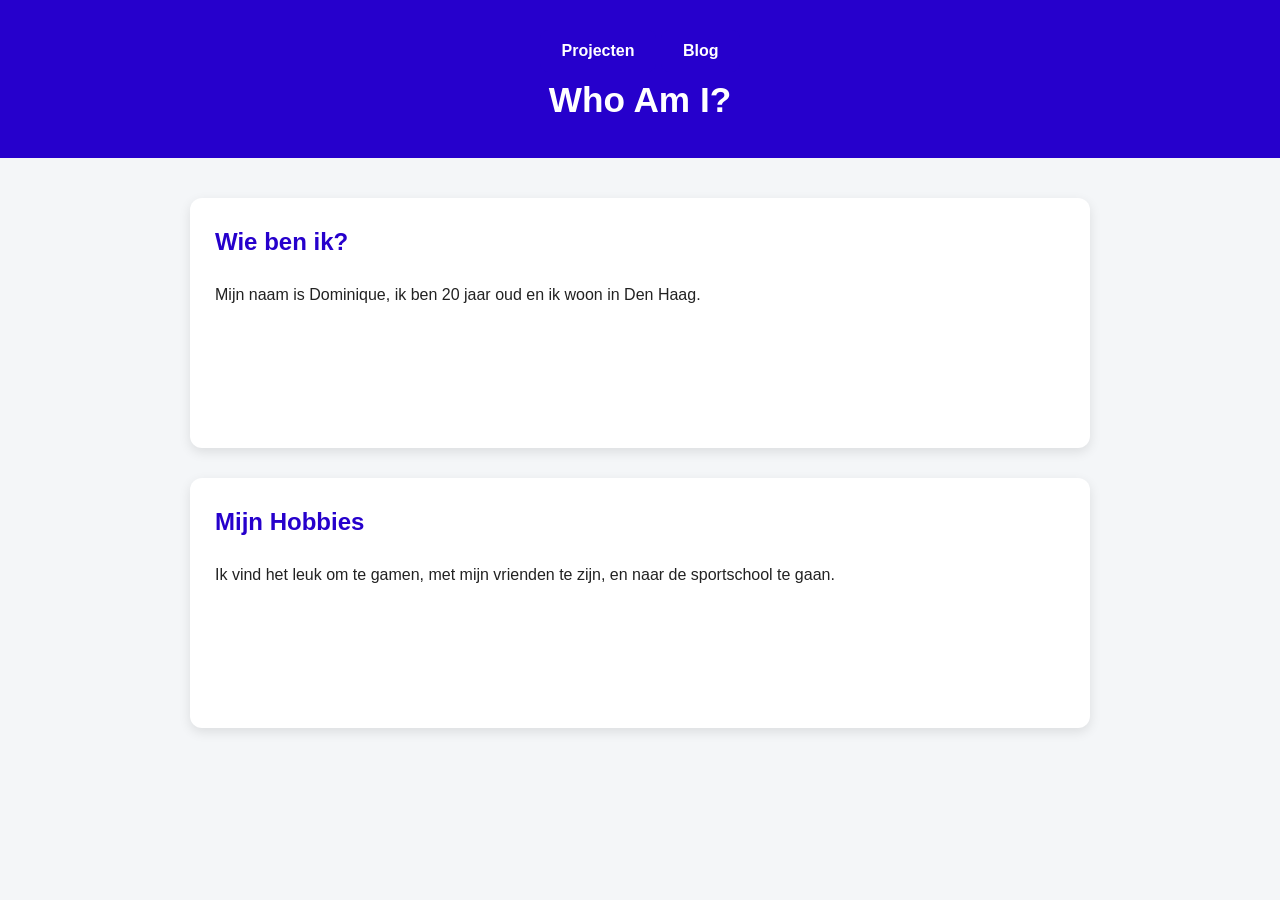
==== index.html @ 952c3c97 "nieuwe css" ====
<!doctype html>
<html lang="en">
  <head>
    <link rel="stylesheet" href="Styles.css">
    <meta charset="UTF-8" />
    <meta name="viewport" content="width=device-width, initial-scale=1.0" />
    <title>whoami</title>
  </head>
  <body>
    <header>
    <button onclick="location.href='Projecten.html'">Projecten</button>
    <button onclick="location.href='Blog.html'">Blog</button>
      <h1>Who Am I?</h1>
    </header>
    <section>
        <article>
            <h2>Wie ben ik?</h2>
            <p>Mijn naam is Dominique, ik ben 20 jaar oud en ik woon in Den Haag.</p>
        </article>
        <article>
            <h2>Mijn Hobbies</h2>
            <p>Ik vind het leuk om te gamen, met mijn vrienden te zijn, en naar de sportschool te gaan.</p>
        </article>
    </section>
  </body>
</html>
---- Styles.css ----
body {
  background: #f4f6f8;
  color: #222;
  font-family: Arial, sans-serif;
  margin: 0;
  line-height: 1.6;
}

header {
  background: #2600cc;
  padding: 30px 20px;
  text-align: center;
}

h1 {
  color: white;
  margin: 0;
  font-size: 2.2rem;
}

section {
  display: flex;
  flex-direction: column;
  gap: 30px;
  max-width: 900px;
  margin: 40px auto;
  padding: 0 20px;
}

article {
  background: white;
  border-radius: 12px;
  box-shadow: 0 4px 12px rgba(0, 0, 0, 0.1);
  padding: 25px;
  margin: 0;
  width: auto;
  min-height: 200px;
}

h2,
h3 {
  color: #2600cc;
  margin-top: 0;
  margin-bottom: 20px;
}

p {
  margin-bottom: 18px;
}

button,
input[type="submit"],
a.button {
  background: #2600cc;
  border: none;
  border-radius: 8px;
  color: #fff;
  cursor: pointer;
  display: inline-block;
  font-size: 1rem;
  font-weight: bold;
  padding: 12px 22px;
  text-decoration: none;
  transition: background 0.2s ease, transform 0.2s ease;
}

button:hover,
input[type="submit"]:hover,
a.button:hover {
  background: #1c0099;
  transform: translateY(-2px);
}

button:focus,
input[type="submit"]:focus,
a.button:focus {
  outline: 3px solid rgba(38, 0, 204, 0.3);
  outline-offset: 3px;
}
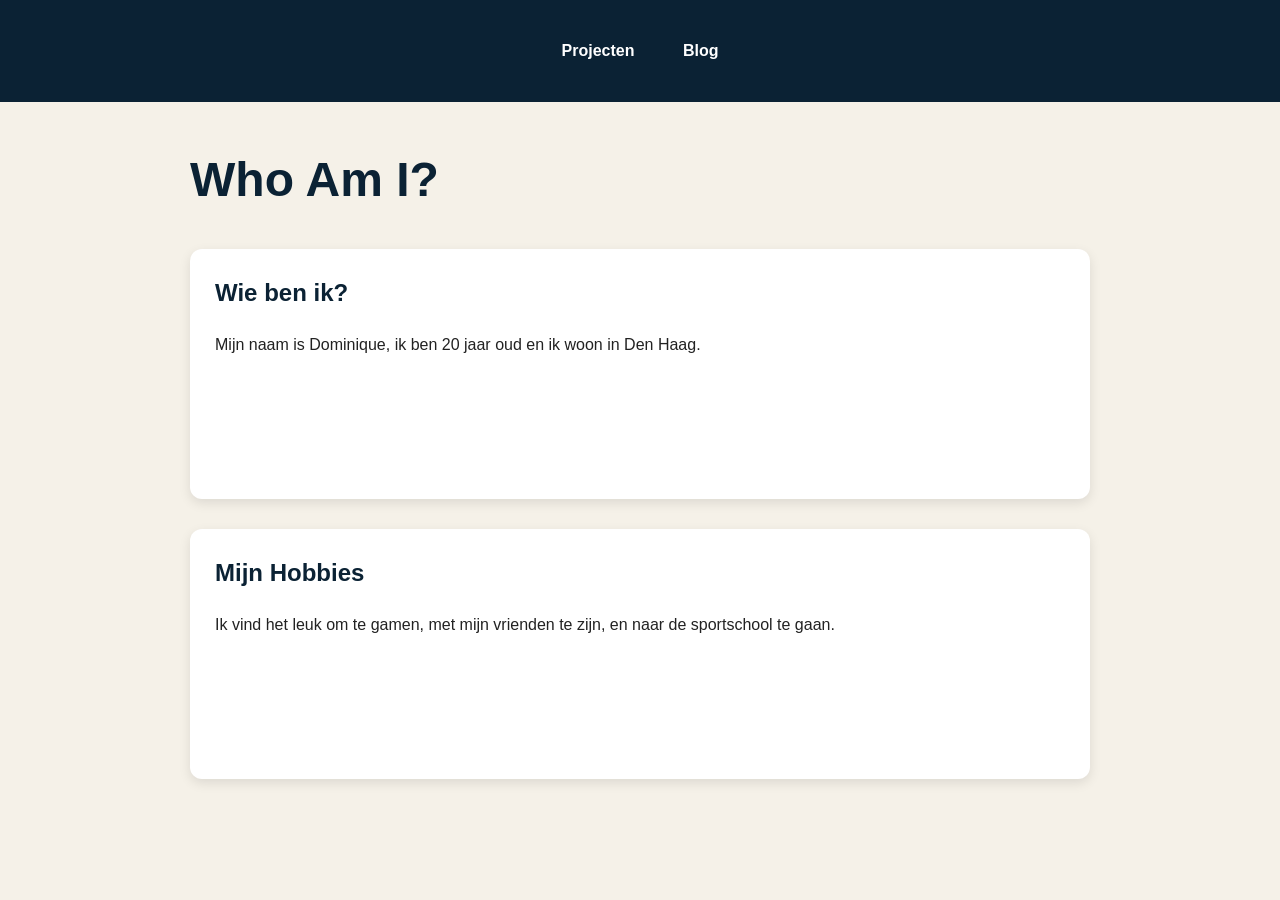
==== commit 786d7888: "Aanpassingen aan website" ====
--- a/index.html
+++ b/index.html
@@ -1,26 +1,31 @@
 <!doctype html>
 <html lang="en">
   <head>
-    <link rel="stylesheet" href="Styles.css">
+    <link rel="stylesheet" href="Styles.css" />
     <meta charset="UTF-8" />
     <meta name="viewport" content="width=device-width, initial-scale=1.0" />
     <title>whoami</title>
   </head>
   <body>
     <header>
-    <button onclick="location.href='Projecten.html'">Projecten</button>
-    <button onclick="location.href='Blog.html'">Blog</button>
-      <h1>Who Am I?</h1>
+      <button onclick="location.href = 'Projecten.html'">Projecten</button>
+      <button onclick="location.href = 'Blog.html'">Blog</button>
     </header>
     <section>
-        <article>
-            <h2>Wie ben ik?</h2>
-            <p>Mijn naam is Dominique, ik ben 20 jaar oud en ik woon in Den Haag.</p>
-        </article>
-        <article>
-            <h2>Mijn Hobbies</h2>
-            <p>Ik vind het leuk om te gamen, met mijn vrienden te zijn, en naar de sportschool te gaan.</p>
-        </article>
+      <h1>Who Am I?</h1>
+      <article>
+        <h2>Wie ben ik?</h2>
+        <p>
+          Mijn naam is Dominique, ik ben 20 jaar oud en ik woon in Den Haag.
+        </p>
+      </article>
+      <article>
+        <h2>Mijn Hobbies</h2>
+        <p>
+          Ik vind het leuk om te gamen, met mijn vrienden te zijn, en naar de
+          sportschool te gaan.
+        </p>
+      </article>
     </section>
   </body>
 </html>
--- a/Styles.css
+++ b/Styles.css
@@ -1,5 +1,5 @@
 body {
-  background: #f4f6f8;
+  background: #f5f1e8;
   color: #222;
   font-family: Arial, sans-serif;
   margin: 0;
@@ -7,15 +7,15 @@
 }
 
 header {
-  background: #2600cc;
+  background: #0b2234;
   padding: 30px 20px;
   text-align: center;
 }
 
 h1 {
-  color: white;
+  color: #0b2234;
   margin: 0;
-  font-size: 2.2rem;
+  font-size: 3rem;
 }
 
 section {
@@ -39,7 +39,7 @@
 
 h2,
 h3 {
-  color: #2600cc;
+  color: #0b2234;
   margin-top: 0;
   margin-bottom: 20px;
 }
@@ -51,29 +51,35 @@
 button,
 input[type="submit"],
 a.button {
-  background: #2600cc;
+  background: transparent;
   border: none;
-  border-radius: 8px;
-  color: #fff;
+  color: white;
   cursor: pointer;
   display: inline-block;
   font-size: 1rem;
   font-weight: bold;
   padding: 12px 22px;
   text-decoration: none;
-  transition: background 0.2s ease, transform 0.2s ease;
+  transition: color 0.2s ease, text-decoration-color 0.2s ease;
 }
 
 button:hover,
 input[type="submit"]:hover,
 a.button:hover {
-  background: #1c0099;
-  transform: translateY(-2px);
+  color: #25d0c7;
+}
+
+button:active,
+input[type="submit"]:active,
+a.button:active {
+  color: #25d0c7;
+  text-decoration: underline;
+  text-underline-offset: 4px;
 }
 
 button:focus,
 input[type="submit"]:focus,
 a.button:focus {
-  outline: 3px solid rgba(38, 0, 204, 0.3);
+  outline: 2px solid #25d0c7;
   outline-offset: 3px;
 }
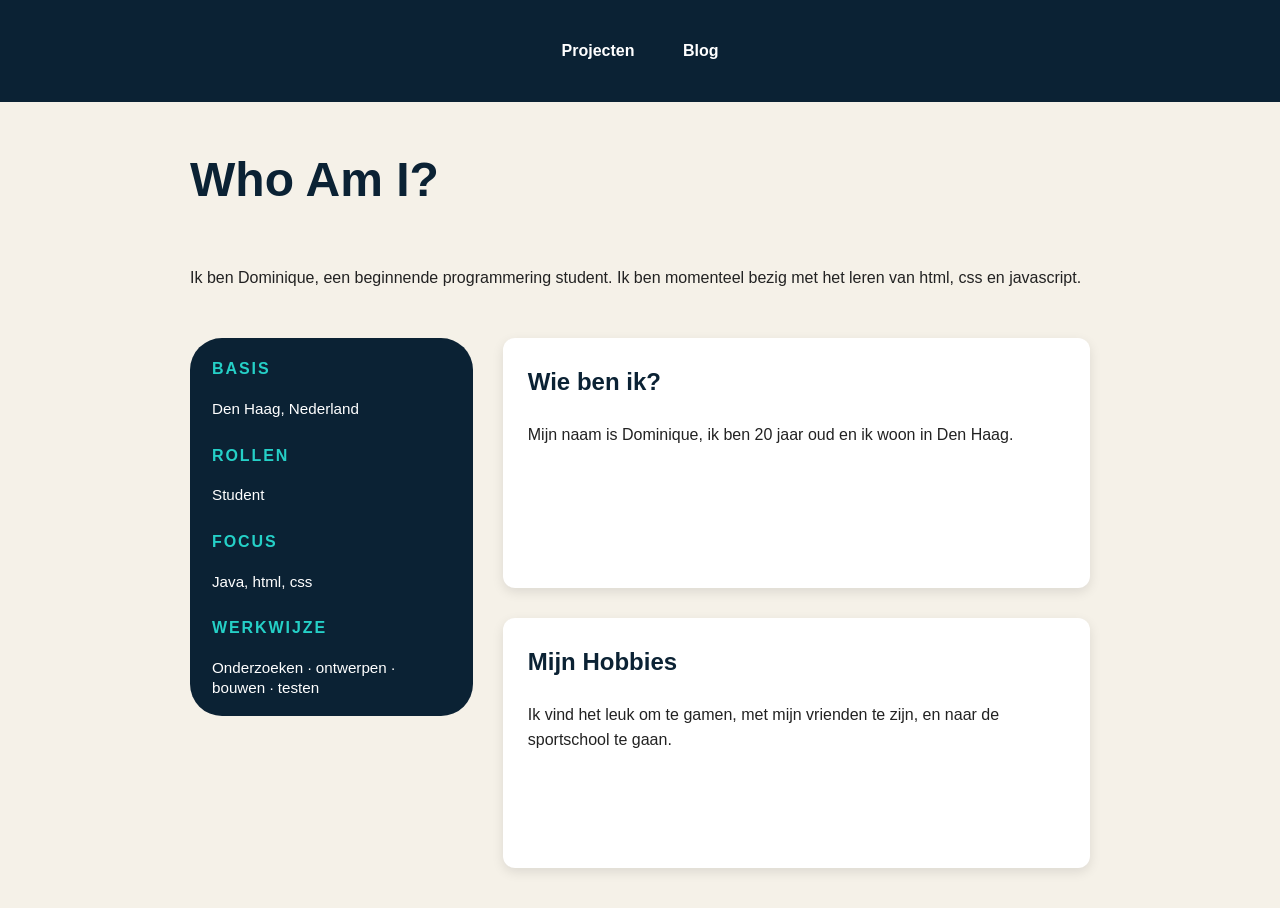
==== commit 7a8f6668: "Code aangepast" ====
--- a/index.html
+++ b/index.html
@@ -13,19 +13,34 @@
     </header>
     <section>
       <h1>Who Am I?</h1>
-      <article>
-        <h2>Wie ben ik?</h2>
-        <p>
-          Mijn naam is Dominique, ik ben 20 jaar oud en ik woon in Den Haag.
-        </p>
-      </article>
-      <article>
-        <h2>Mijn Hobbies</h2>
-        <p>
-          Ik vind het leuk om te gamen, met mijn vrienden te zijn, en naar de
-          sportschool te gaan.
-        </p>
-      </article>
+      <p>Ik ben Dominique, een beginnende programmering student. Ik ben momenteel bezig met het leren van html, css en javascript.</p>
+      <main class="about-layout">
+        <aside class="profile-card">
+          <h2>Basis</h2>
+          <p>Den Haag, Nederland</p>
+          <h2>Rollen</h2>
+          <p>Student</p>
+          <h2>Focus</h2>
+          <p>Java, html, css</p>
+          <h2>Werkwijze</h2>
+          <p>Onderzoeken · ontwerpen · bouwen · testen</p>
+        </aside>
+        <section class="article-list">
+          <article>
+            <h2>Wie ben ik?</h2>
+            <p>
+              Mijn naam is Dominique, ik ben 20 jaar oud en ik woon in Den Haag.
+            </p>
+          </article>
+          <article>
+            <h2>Mijn Hobbies</h2>
+            <p>
+              Ik vind het leuk om te gamen, met mijn vrienden te zijn, en naar
+              de sportschool te gaan.
+            </p>
+          </article>
+        </section>
+      </main>
     </section>
   </body>
-</html>
+</html>
--- a/Styles.css
+++ b/Styles.css
@@ -25,6 +25,51 @@
   max-width: 900px;
   margin: 40px auto;
   padding: 0 20px;
+}
+
+.about-layout {
+  align-items: start;
+  display: grid;
+  gap: 30px;
+  grid-template-columns: minmax(220px, 0.65fr) minmax(0, 1.35fr);
+}
+
+.profile-card {
+  background: #0b2234;
+  border-radius: 32px;
+  color: white;
+  display: flex;
+  flex-direction: column;
+  gap: 12px;
+  justify-content: space-between;
+  padding: 18px 22px;
+}
+
+.profile-card h2 {
+  color: #25d0c7;
+  font-size: 1rem;
+  letter-spacing: 0.12em;
+  margin-bottom: 5px;
+  text-transform: uppercase;
+}
+
+.profile-card h2:not(:first-child) {
+  margin-top: 12px;
+}
+
+.profile-card p {
+  font-size: 0.95rem;
+  line-height: 1.3;
+  margin: 0;
+}
+
+.article-list {
+  display: flex;
+  flex-direction: column;
+  gap: 30px;
+  margin: 0;
+  max-width: none;
+  padding: 0;
 }
 
 article {
@@ -82,4 +127,15 @@
 a.button:focus {
   outline: 2px solid #25d0c7;
   outline-offset: 3px;
+}
+
+@media (max-width: 760px) {
+  .about-layout {
+    grid-template-columns: 1fr;
+  }
+
+  .profile-card {
+    border-radius: 24px;
+    padding: 30px;
+  }
 }
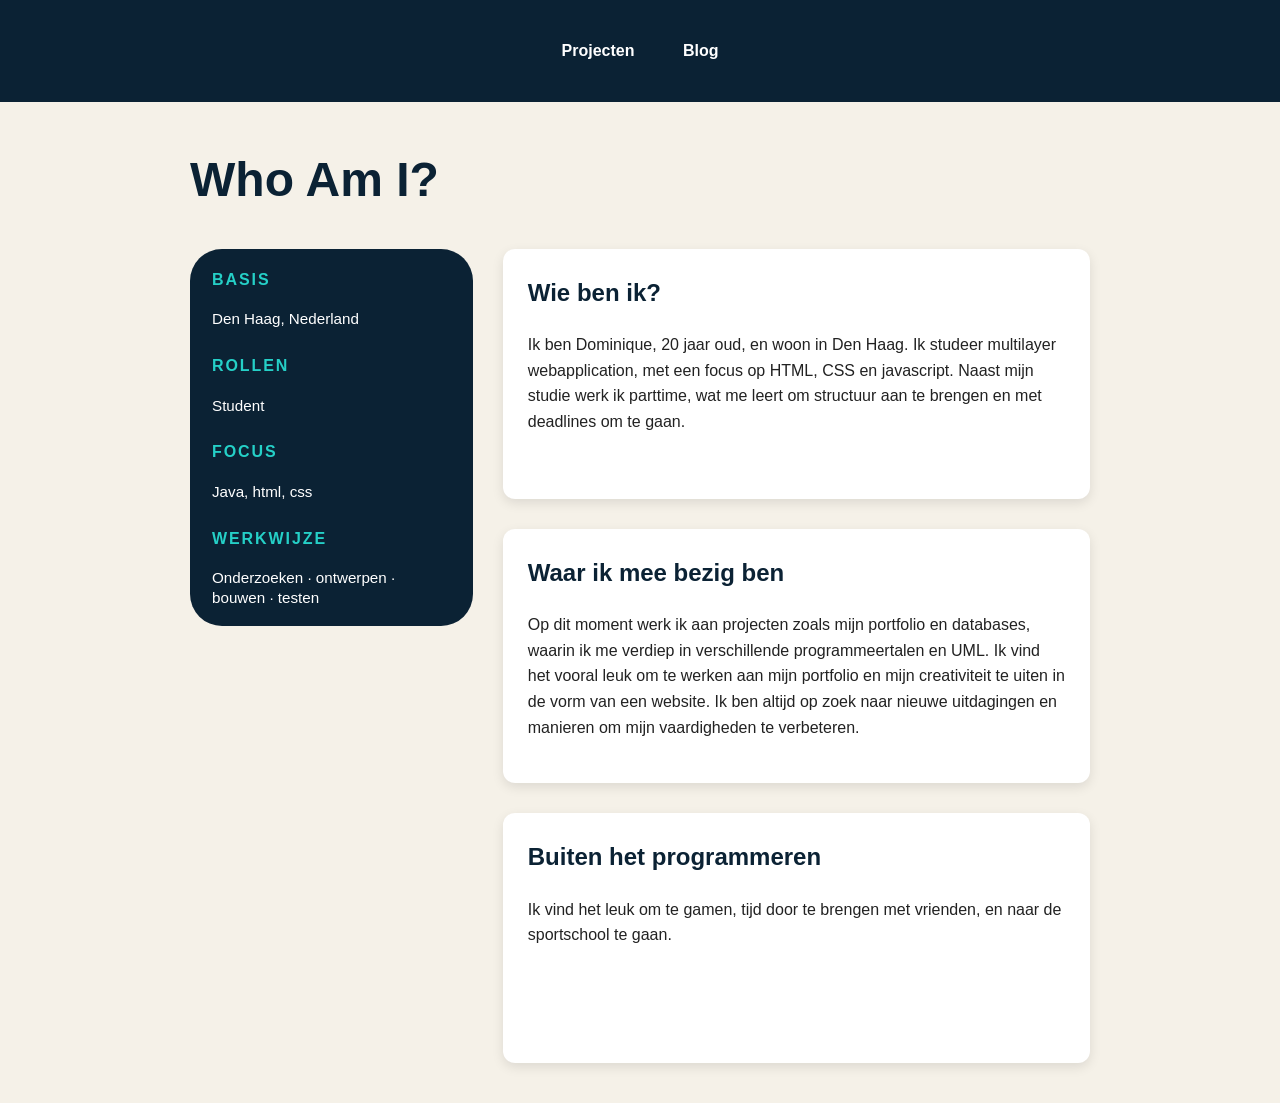
==== commit 98f01d28: "Inhoud van Blog, index en Projecten aangepast en afgemaakt" ====
--- a/index.html
+++ b/index.html
@@ -13,7 +13,6 @@
     </header>
     <section>
       <h1>Who Am I?</h1>
-      <p>Ik ben Dominique, een beginnende programmering student. Ik ben momenteel bezig met het leren van html, css en javascript.</p>
       <main class="about-layout">
         <aside class="profile-card">
           <h2>Basis</h2>
@@ -29,18 +28,32 @@
           <article>
             <h2>Wie ben ik?</h2>
             <p>
-              Mijn naam is Dominique, ik ben 20 jaar oud en ik woon in Den Haag.
+              Ik ben Dominique, 20 jaar oud, en woon in Den Haag. Ik studeer
+              multilayer webapplication, met een focus op HTML, CSS en
+              javascript. Naast mijn studie werk ik parttime, wat me leert om
+              structuur aan te brengen en met deadlines om te gaan.
             </p>
           </article>
           <article>
-            <h2>Mijn Hobbies</h2>
+            <h2>Waar ik mee bezig ben</h2>
             <p>
-              Ik vind het leuk om te gamen, met mijn vrienden te zijn, en naar
-              de sportschool te gaan.
+              Op dit moment werk ik aan projecten zoals mijn portfolio en
+              databases, waarin ik me verdiep in verschillende programmeertalen
+              en UML. Ik vind het vooral leuk om te werken aan mijn portfolio en
+              mijn creativiteit te uiten in de vorm van een website. Ik ben
+              altijd op zoek naar nieuwe uitdagingen en manieren om mijn
+              vaardigheden te verbeteren.
+            </p>
+          </article>
+          <article>
+            <h2>Buiten het programmeren</h2>
+            <p>
+              Ik vind het leuk om te gamen, tijd door te brengen met vrienden,
+              en naar de sportschool te gaan.
             </p>
           </article>
         </section>
       </main>
     </section>
   </body>
-</html>+</html>
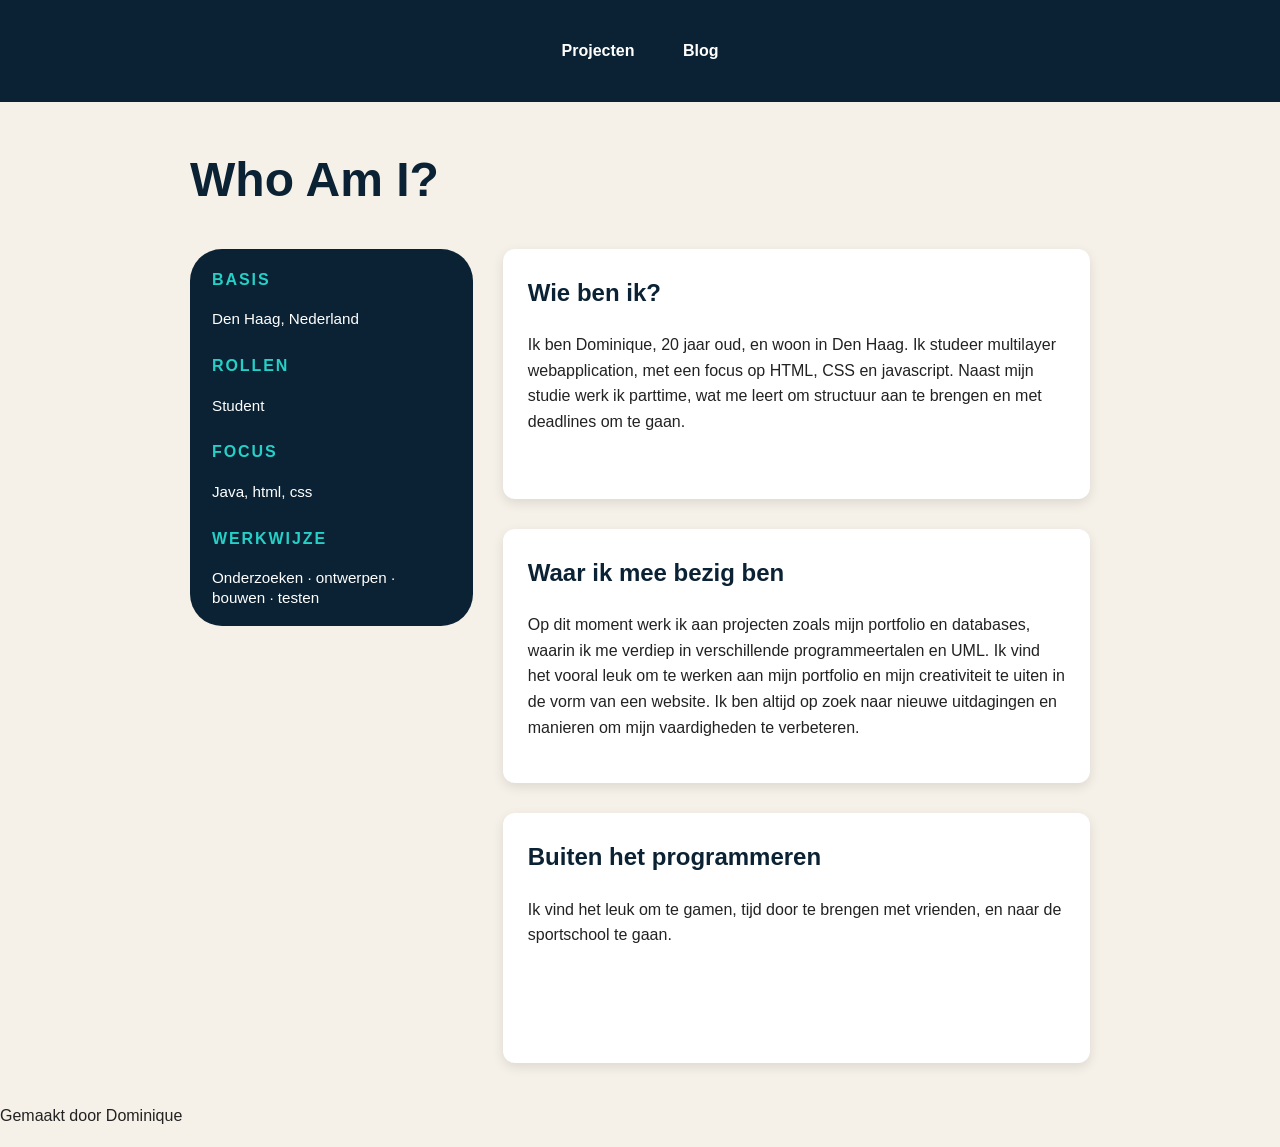
==== commit 755fc22f: "footers aangemaakt voor index en projecten" ====
--- a/index.html
+++ b/index.html
@@ -55,5 +55,8 @@
         </section>
       </main>
     </section>
+    <footer>
+      <p>Gemaakt door Dominique</p>
+    </footer>
   </body>
 </html>
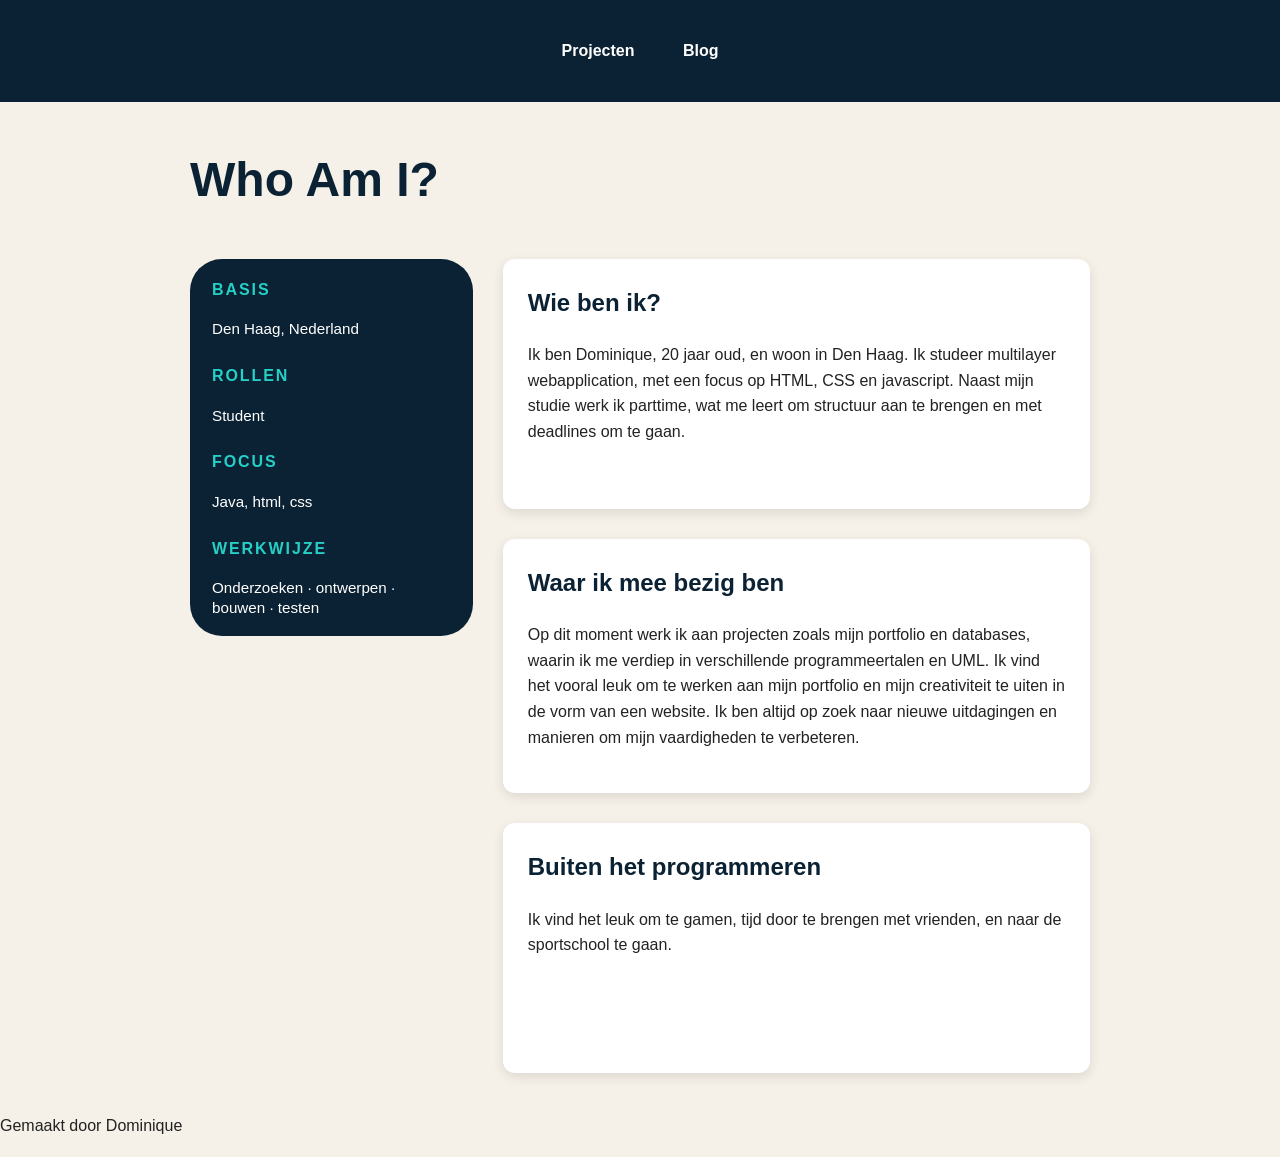
==== commit ca0d9e96: "Main buiten de section verplaatst" ====
--- a/index.html
+++ b/index.html
@@ -13,50 +13,50 @@
     </header>
     <section>
       <h1>Who Am I?</h1>
-      <main class="about-layout">
-        <aside class="profile-card">
-          <h2>Basis</h2>
-          <p>Den Haag, Nederland</p>
-          <h2>Rollen</h2>
-          <p>Student</p>
-          <h2>Focus</h2>
-          <p>Java, html, css</p>
-          <h2>Werkwijze</h2>
-          <p>Onderzoeken · ontwerpen · bouwen · testen</p>
-        </aside>
-        <section class="article-list">
-          <article>
-            <h2>Wie ben ik?</h2>
-            <p>
-              Ik ben Dominique, 20 jaar oud, en woon in Den Haag. Ik studeer
-              multilayer webapplication, met een focus op HTML, CSS en
-              javascript. Naast mijn studie werk ik parttime, wat me leert om
-              structuur aan te brengen en met deadlines om te gaan.
-            </p>
-          </article>
-          <article>
-            <h2>Waar ik mee bezig ben</h2>
-            <p>
-              Op dit moment werk ik aan projecten zoals mijn portfolio en
-              databases, waarin ik me verdiep in verschillende programmeertalen
-              en UML. Ik vind het vooral leuk om te werken aan mijn portfolio en
-              mijn creativiteit te uiten in de vorm van een website. Ik ben
-              altijd op zoek naar nieuwe uitdagingen en manieren om mijn
-              vaardigheden te verbeteren.
-            </p>
-          </article>
-          <article>
-            <h2>Buiten het programmeren</h2>
-            <p>
-              Ik vind het leuk om te gamen, tijd door te brengen met vrienden,
-              en naar de sportschool te gaan.
-            </p>
-          </article>
-        </section>
-      </main>
     </section>
+    <main class="about-layout">
+      <aside class="profile-card">
+        <h2>Basis</h2>
+        <p>Den Haag, Nederland</p>
+        <h2>Rollen</h2>
+        <p>Student</p>
+        <h2>Focus</h2>
+        <p>Java, html, css</p>
+        <h2>Werkwijze</h2>
+        <p>Onderzoeken · ontwerpen · bouwen · testen</p>
+      </aside>
+      <section class="article-list">
+        <article>
+          <h2>Wie ben ik?</h2>
+          <p>
+            Ik ben Dominique, 20 jaar oud, en woon in Den Haag. Ik studeer
+            multilayer webapplication, met een focus op HTML, CSS en
+            javascript. Naast mijn studie werk ik parttime, wat me leert om
+            structuur aan te brengen en met deadlines om te gaan.
+          </p>
+        </article>
+        <article>
+          <h2>Waar ik mee bezig ben</h2>
+          <p>
+            Op dit moment werk ik aan projecten zoals mijn portfolio en
+            databases, waarin ik me verdiep in verschillende programmeertalen
+            en UML. Ik vind het vooral leuk om te werken aan mijn portfolio en
+            mijn creativiteit te uiten in de vorm van een website. Ik ben
+            altijd op zoek naar nieuwe uitdagingen en manieren om mijn
+            vaardigheden te verbeteren.
+          </p>
+        </article>
+        <article>
+          <h2>Buiten het programmeren</h2>
+          <p>
+            Ik vind het leuk om te gamen, tijd door te brengen met vrienden,
+            en naar de sportschool te gaan.
+          </p>
+        </article>
+      </section>
+    </main>
     <footer>
       <p>Gemaakt door Dominique</p>
     </footer>
   </body>
-</html>
+</html>
--- a/Styles.css
+++ b/Styles.css
@@ -32,6 +32,9 @@
   display: grid;
   gap: 30px;
   grid-template-columns: minmax(220px, 0.65fr) minmax(0, 1.35fr);
+  max-width: 900px;
+  margin: 40px auto;
+  padding: 0 20px;
 }
 
 .profile-card {
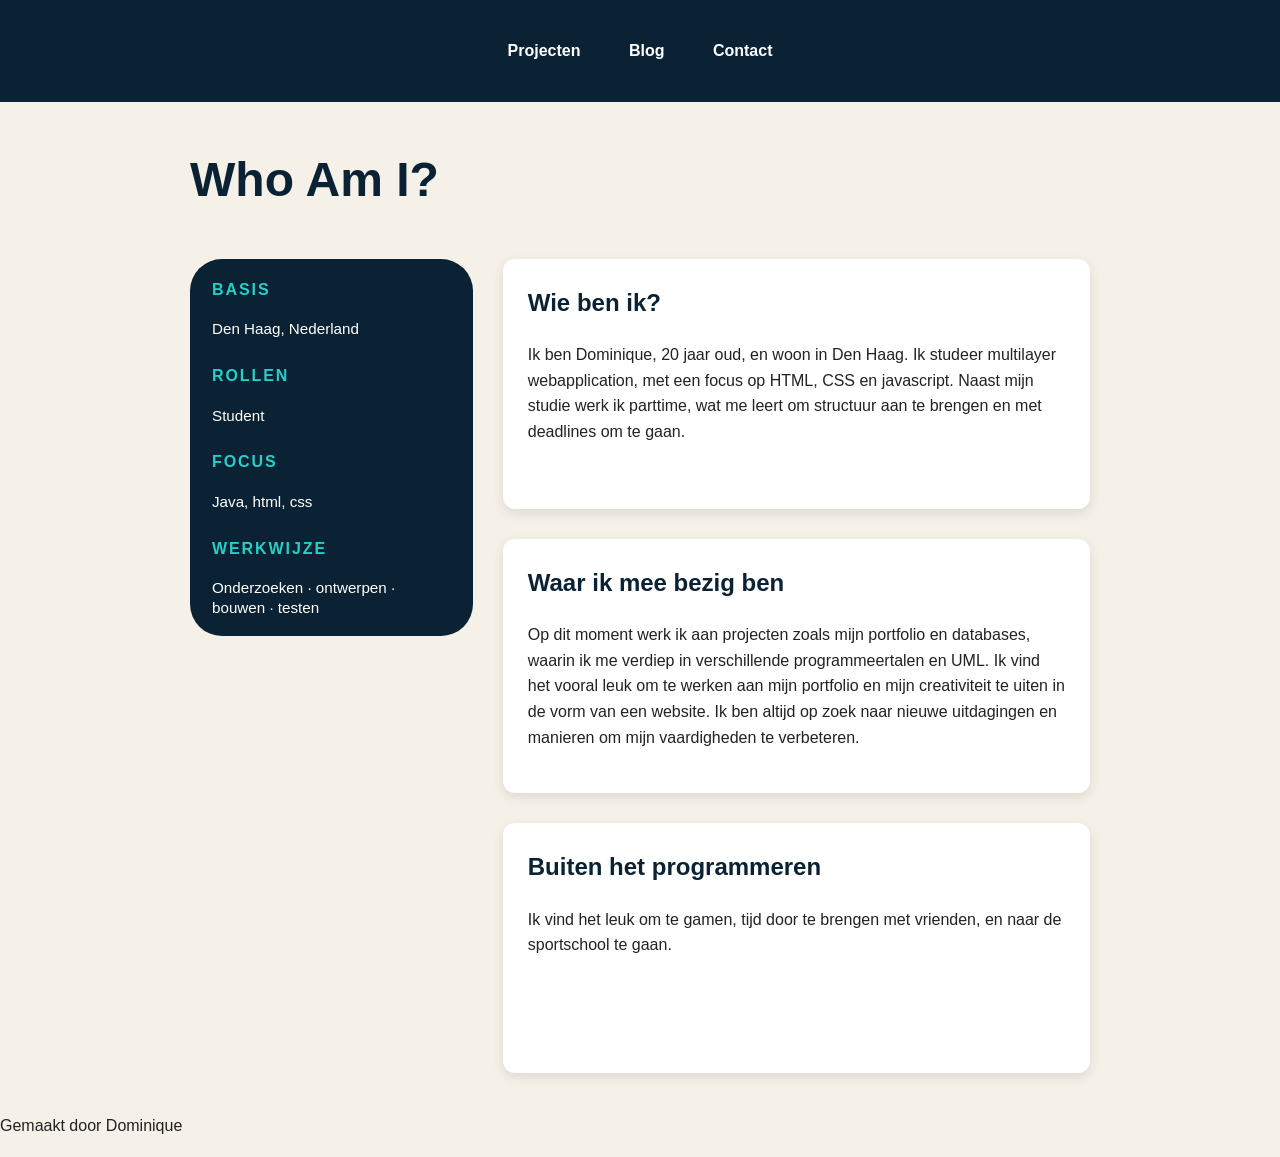
==== commit 64613cc8: "contactpagina gemaakt met html en js" ====
--- a/index.html
+++ b/index.html
@@ -10,6 +10,7 @@
     <header>
       <button onclick="location.href = 'Projecten.html'">Projecten</button>
       <button onclick="location.href = 'Blog.html'">Blog</button>
+      <button onclick="location.href = 'Contact.html'">Contact</button>
     </header>
     <section>
       <h1>Who Am I?</h1>
--- a/Styles.css
+++ b/Styles.css
@@ -132,6 +132,14 @@
   outline-offset: 3px;
 }
 
+.btn-submit {
+  color: #0b2234;
+}
+
+.btn-submit:hover {
+  color: rgb(87, 87, 87);
+}
+
 @media (max-width: 760px) {
   .about-layout {
     grid-template-columns: 1fr;
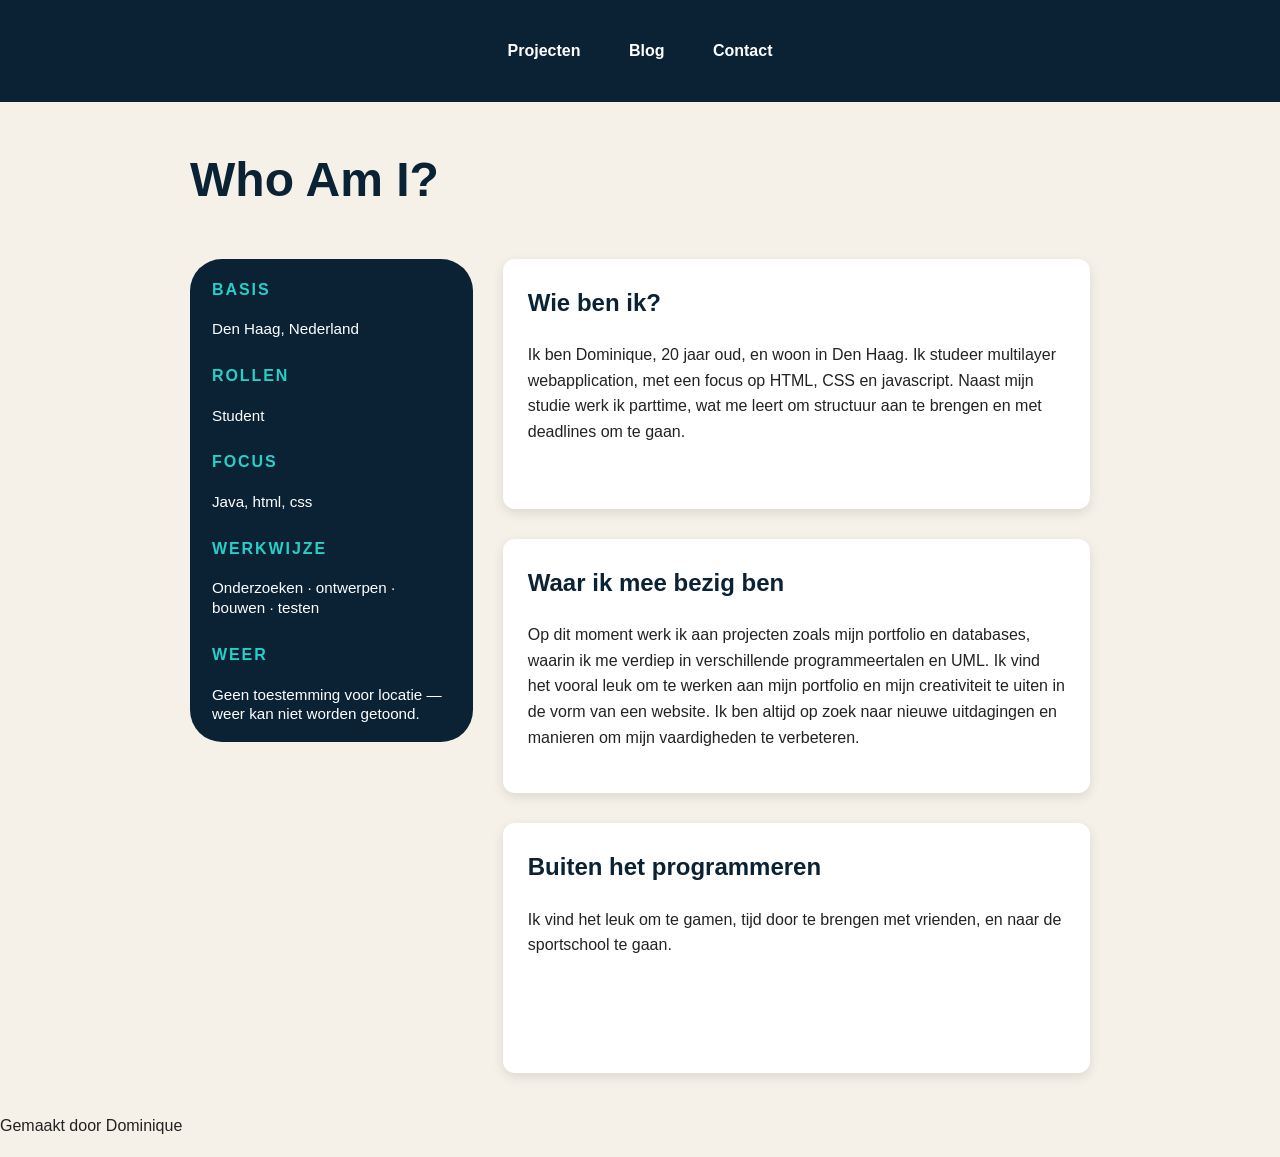
==== commit cfb092a8: "Blog dynamisch gemaakt en weerbericht toegevoegd in index.html" ====
--- a/index.html
+++ b/index.html
@@ -25,33 +25,35 @@
         <p>Java, html, css</p>
         <h2>Werkwijze</h2>
         <p>Onderzoeken · ontwerpen · bouwen · testen</p>
+        <h2>Weer</h2>
+        <p id="weer-status"></p>
       </aside>
       <section class="article-list">
         <article>
           <h2>Wie ben ik?</h2>
           <p>
             Ik ben Dominique, 20 jaar oud, en woon in Den Haag. Ik studeer
-            multilayer webapplication, met een focus op HTML, CSS en
-            javascript. Naast mijn studie werk ik parttime, wat me leert om
-            structuur aan te brengen en met deadlines om te gaan.
+            multilayer webapplication, met een focus op HTML, CSS en javascript.
+            Naast mijn studie werk ik parttime, wat me leert om structuur aan te
+            brengen en met deadlines om te gaan.
           </p>
         </article>
         <article>
           <h2>Waar ik mee bezig ben</h2>
           <p>
             Op dit moment werk ik aan projecten zoals mijn portfolio en
-            databases, waarin ik me verdiep in verschillende programmeertalen
-            en UML. Ik vind het vooral leuk om te werken aan mijn portfolio en
-            mijn creativiteit te uiten in de vorm van een website. Ik ben
-            altijd op zoek naar nieuwe uitdagingen en manieren om mijn
-            vaardigheden te verbeteren.
+            databases, waarin ik me verdiep in verschillende programmeertalen en
+            UML. Ik vind het vooral leuk om te werken aan mijn portfolio en mijn
+            creativiteit te uiten in de vorm van een website. Ik ben altijd op
+            zoek naar nieuwe uitdagingen en manieren om mijn vaardigheden te
+            verbeteren.
           </p>
         </article>
         <article>
           <h2>Buiten het programmeren</h2>
           <p>
-            Ik vind het leuk om te gamen, tijd door te brengen met vrienden,
-            en naar de sportschool te gaan.
+            Ik vind het leuk om te gamen, tijd door te brengen met vrienden, en
+            naar de sportschool te gaan.
           </p>
         </article>
       </section>
@@ -59,5 +61,6 @@
     <footer>
       <p>Gemaakt door Dominique</p>
     </footer>
+    <script src="Weer.js"></script>
   </body>
-</html>+</html>
--- a/Styles.css
+++ b/Styles.css
@@ -140,6 +140,14 @@
   color: rgb(87, 87, 87);
 }
 
+.toggle-btn {
+  color: #0b2234;
+}
+
+.toggle-btn:hover {
+  color: rgb(87, 87, 87);
+}
+
 @media (max-width: 760px) {
   .about-layout {
     grid-template-columns: 1fr;
